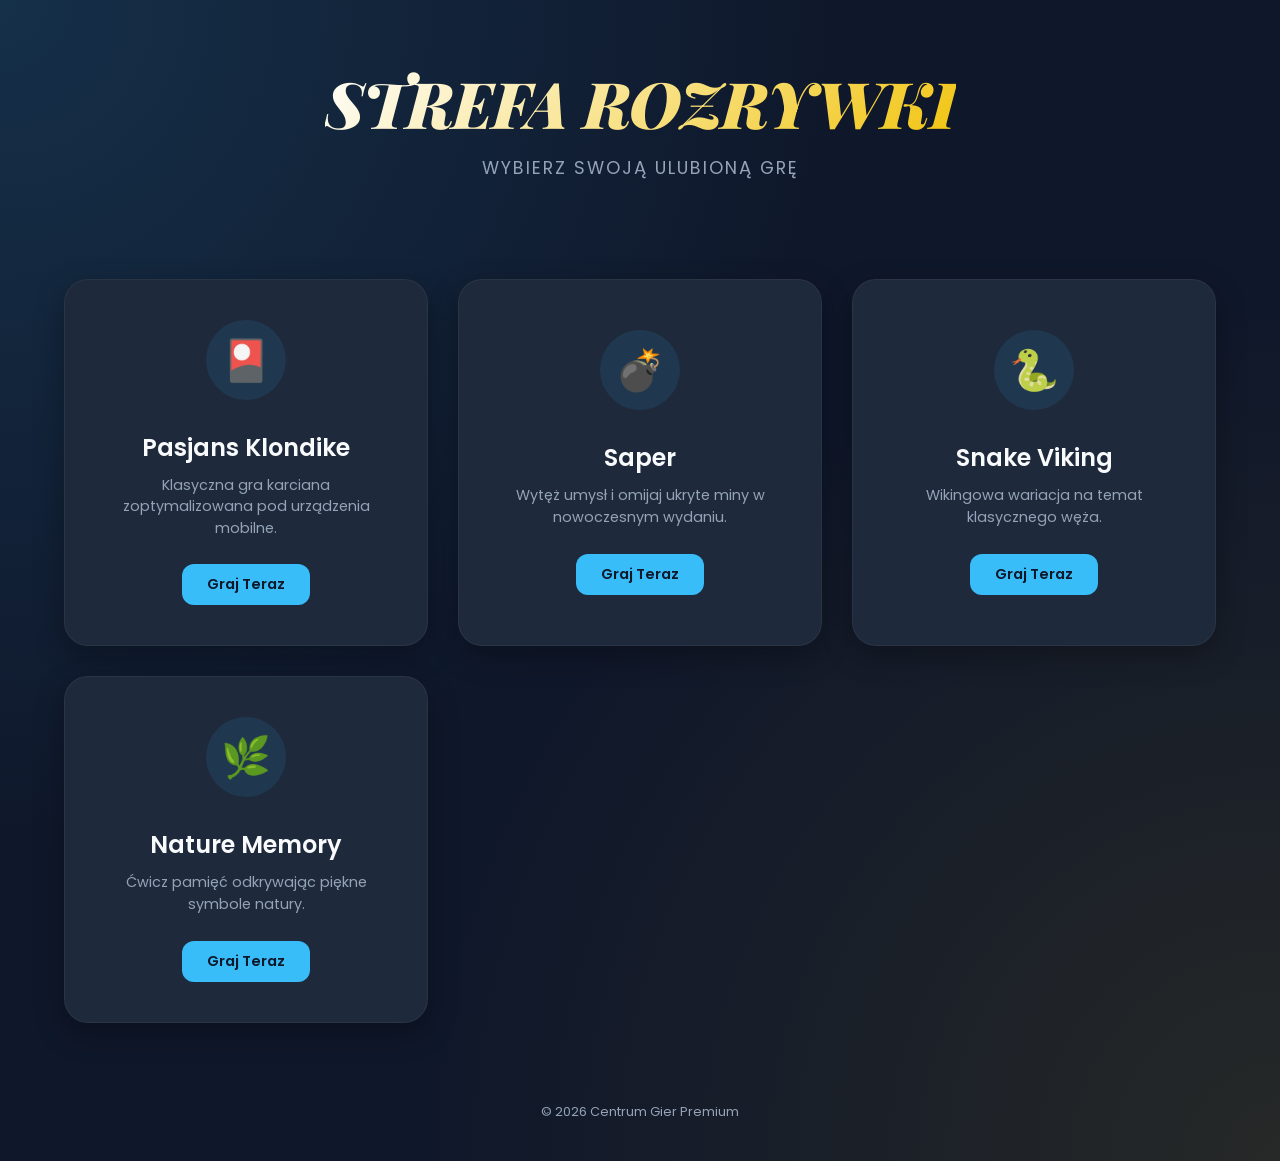
==== index.html @ d3add946 "hub launcher added" ====
<!DOCTYPE html>
<html lang="pl">
<head>
    <meta charset="UTF-8">
    <meta name="viewport" content="width=device-width, initial-scale=1.0">
    <title>Centrum Gier Premium</title>
    <link rel="preconnect" href="https://fonts.googleapis.com">
    <link rel="preconnect" href="https://fonts.gstatic.com" crossorigin>
    <link href="https://fonts.googleapis.com/css2?family=Playfair+Display:ital,wght@0,700;0,900;1,400&family=Poppins:wght@300;400;600&display=swap" rel="stylesheet">
    <style>
        :root {
            --bg-color: #0f172a;
            --card-bg: #1e293b;
            --accent-gold: #f1c40f;
            --accent-blue: #38bdf8;
            --text-main: #f8fafc;
            --text-muted: #94a3b8;
        }

        body {
            background-color: var(--bg-color);
            background-image: 
                radial-gradient(circle at 0% 0%, rgba(56, 189, 248, 0.15) 0%, transparent 50%),
                radial-gradient(circle at 100% 100%, rgba(241, 196, 15, 0.1) 0%, transparent 50%);
            margin: 0;
            padding: 0;
            font-family: 'Poppins', sans-serif;
            color: var(--text-main);
            min-height: 100vh;
            display: flex;
            flex-direction: column;
            align-items: center;
        }

        header {
            padding: 60px 20px;
            text-align: center;
        }

        h1 {
            font-family: 'Playfair Display', serif;
            font-size: clamp(2.5rem, 8vw, 4rem);
            font-style: italic;
            font-weight: 900;
            margin: 0;
            background: linear-gradient(135deg, #fff 0%, var(--accent-gold) 100%);
            -webkit-background-clip: text;
            -webkit-text-fill-color: transparent;
            letter-spacing: -1px;
        }

        .subtitle {
            color: var(--text-muted);
            font-size: 1.1rem;
            margin-top: 10px;
            letter-spacing: 2px;
            text-transform: uppercase;
        }

        .game-grid {
            display: grid;
            grid-template-columns: repeat(auto-fit, minmax(280px, 1fr));
            gap: 30px;
            width: 90%;
            max-width: 1200px;
            padding: 20px 20px 80px 20px;
        }

        .game-card {
            background: var(--card-bg);
            border-radius: 24px;
            padding: 40px;
            text-align: center;
            border: 1px solid rgba(255, 255, 255, 0.05);
            transition: all 0.4s cubic-bezier(0.175, 0.885, 0.32, 1.275);
            text-decoration: none;
            color: inherit;
            position: relative;
            overflow: hidden;
            display: flex;
            flex-direction: column;
            align-items: center;
            justify-content: center;
            box-shadow: 0 10px 30px rgba(0,0,0,0.3);
        }

        .game-card::before {
            content: '';
            position: absolute;
            top: 0;
            left: 0;
            right: 0;
            height: 4px;
            background: linear-gradient(90deg, transparent, var(--accent-blue), transparent);
            opacity: 0;
            transition: opacity 0.3s;
        }

        .game-card:hover {
            transform: translateY(-10px) scale(1.02);
            background: #273549;
            border-color: rgba(56, 189, 248, 0.3);
            box-shadow: 0 20px 40px rgba(0,0,0,0.5), 0 0 20px rgba(56, 189, 248, 0.1);
        }

        .game-card:hover::before {
            opacity: 1;
        }

        .icon-circle {
            width: 80px;
            height: 80px;
            background: rgba(56, 189, 248, 0.1);
            border-radius: 50%;
            display: flex;
            align-items: center;
            justify-content: center;
            font-size: 40px;
            margin-bottom: 20px;
            transition: transform 0.3s;
        }

        .game-card:hover .icon-circle {
            transform: scale(1.1) rotate(5deg);
            background: rgba(56, 189, 248, 0.2);
        }

        .game-title {
            font-size: 1.5rem;
            font-weight: 600;
            margin: 10px 0;
        }

        .game-desc {
            color: var(--text-muted);
            font-size: 0.9rem;
            margin-bottom: 25px;
            line-height: 1.5;
        }

        .play-btn {
            background: var(--accent-blue);
            color: var(--bg-color);
            padding: 10px 25px;
            border-radius: 12px;
            font-weight: 600;
            font-size: 0.9rem;
            transition: all 0.3s;
        }

        .game-card:hover .play-btn {
            background: var(--accent-gold);
            transform: scale(1.05);
        }

        /* Specific styles for different games */
        .card-solitaire .icon-circle { color: #f1c40f; }
        .card-saper .icon-circle { color: #ef4444; }
        .card-snake .icon-circle { color: #22c55e; }
        .card-memory .icon-circle { color: #a855f7; }

        @media (max-width: 600px) {
            header { padding: 40px 20px; }
            .game-grid { grid-template-columns: 1fr; }
        }
    </style>
</head>
<body>
    <header>
        <h1>STREFA ROZRYWKI</h1>
        <p class="subtitle">Wybierz swoją ulubioną grę</p>
    </header>

    <main class="game-grid">
        <!-- Pasjans -->
        <a href="solitaire/index.html" class="game-card card-solitaire">
            <div class="icon-circle">🎴</div>
            <div class="game-title">Pasjans Klondike</div>
            <div class="game-desc">Klasyczna gra karciana zoptymalizowana pod urządzenia mobilne.</div>
            <div class="play-btn">Graj Teraz</div>
        </a>

        <!-- Saper -->
        <a href="saper/index.html" class="game-card card-saper">
            <div class="icon-circle">💣</div>
            <div class="game-title">Saper</div>
            <div class="game-desc">Wytęż umysł i omijaj ukryte miny w nowoczesnym wydaniu.</div>
            <div class="play-btn">Graj Teraz</div>
        </a>

        <!-- Snake -->
        <a href="snake_viking/index.html" class="game-card card-snake">
            <div class="icon-circle">🐍</div>
            <div class="game-title">Snake Viking</div>
            <div class="game-desc">Wikingowa wariacja na temat klasycznego węża.</div>
            <div class="play-btn">Graj Teraz</div>
        </a>

        <!-- Nature Memory -->
        <a href="memory_nature/index.html" class="game-card card-memory">
            <div class="icon-circle">🌿</div>
            <div class="game-title">Nature Memory</div>
            <div class="game-desc">Ćwicz pamięć odkrywając piękne symbole natury.</div>
            <div class="play-btn">Graj Teraz</div>
        </a>
    </main>

    <footer style="padding-bottom: 40px; color: var(--text-muted); font-size: 0.8rem;">
        &copy; 2026 Centrum Gier Premium
    </footer>
</body>
</html>
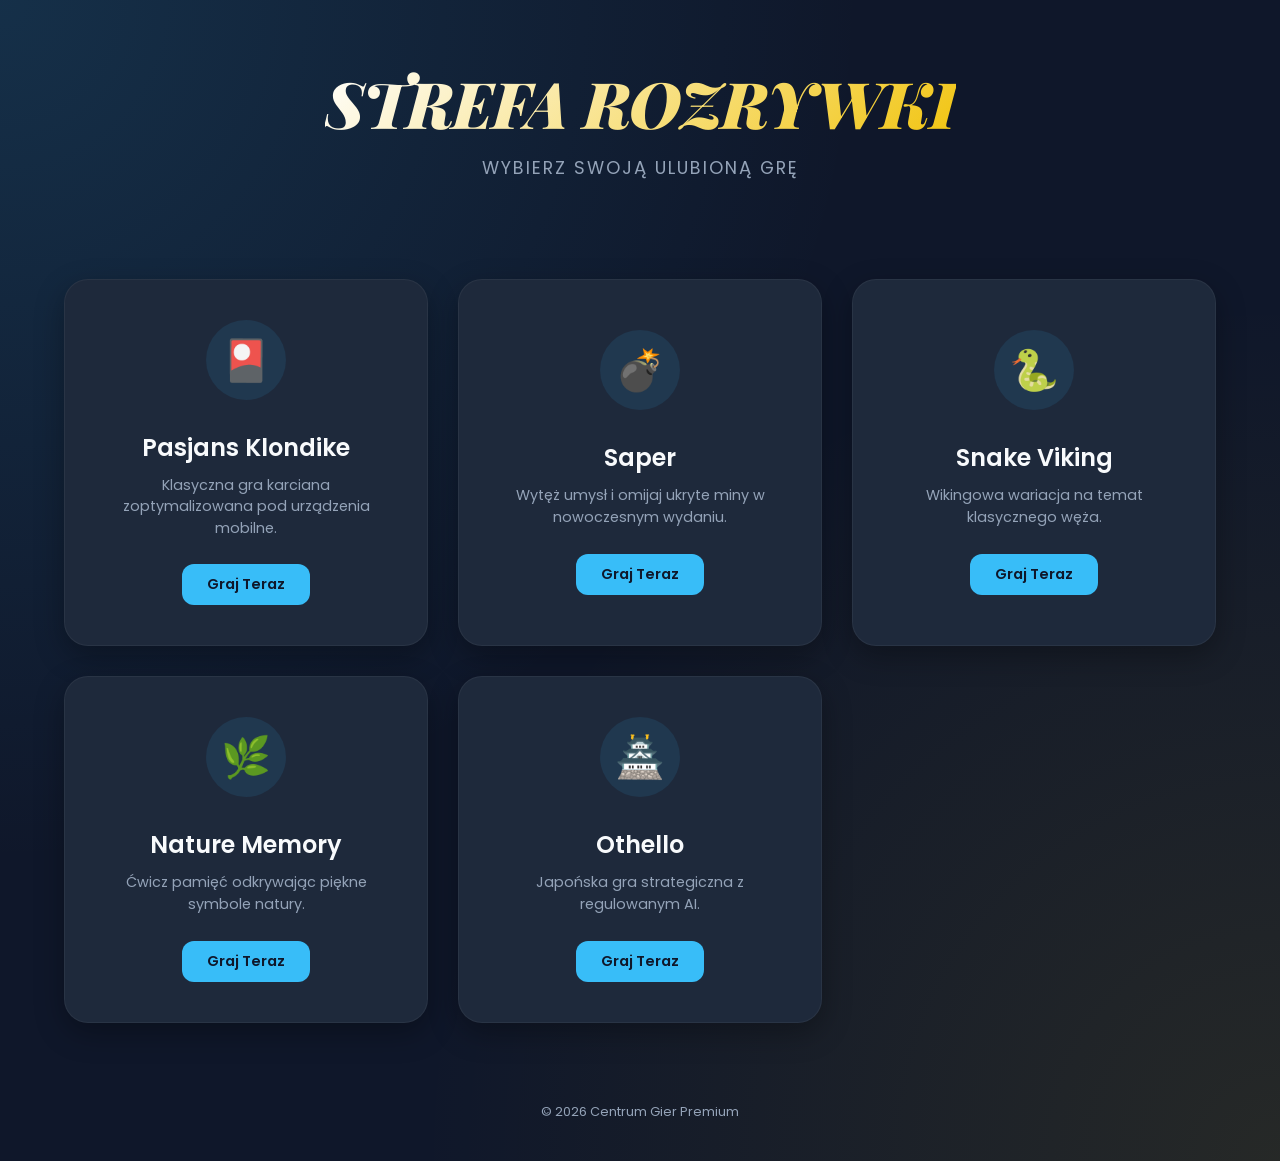
==== commit cfbfa998: "New game Othello created" ====
--- a/index.html
+++ b/index.html
@@ -158,6 +158,7 @@
         .card-saper .icon-circle { color: #ef4444; }
         .card-snake .icon-circle { color: #22c55e; }
         .card-memory .icon-circle { color: #a855f7; }
+        .card-othello .icon-circle { color: #4a7c59; }
 
         @media (max-width: 600px) {
             header { padding: 40px 20px; }
@@ -203,6 +204,14 @@
             <div class="game-desc">Ćwicz pamięć odkrywając piękne symbole natury.</div>
             <div class="play-btn">Graj Teraz</div>
         </a>
+
+        <!-- Othello -->
+        <a href="othello/index.html" class="game-card card-othello">
+            <div class="icon-circle">🏯</div>
+            <div class="game-title">Othello</div>
+            <div class="game-desc">Japońska gra strategiczna z regulowanym AI.</div>
+            <div class="play-btn">Graj Teraz</div>
+        </a>
     </main>
 
     <footer style="padding-bottom: 40px; color: var(--text-muted); font-size: 0.8rem;">
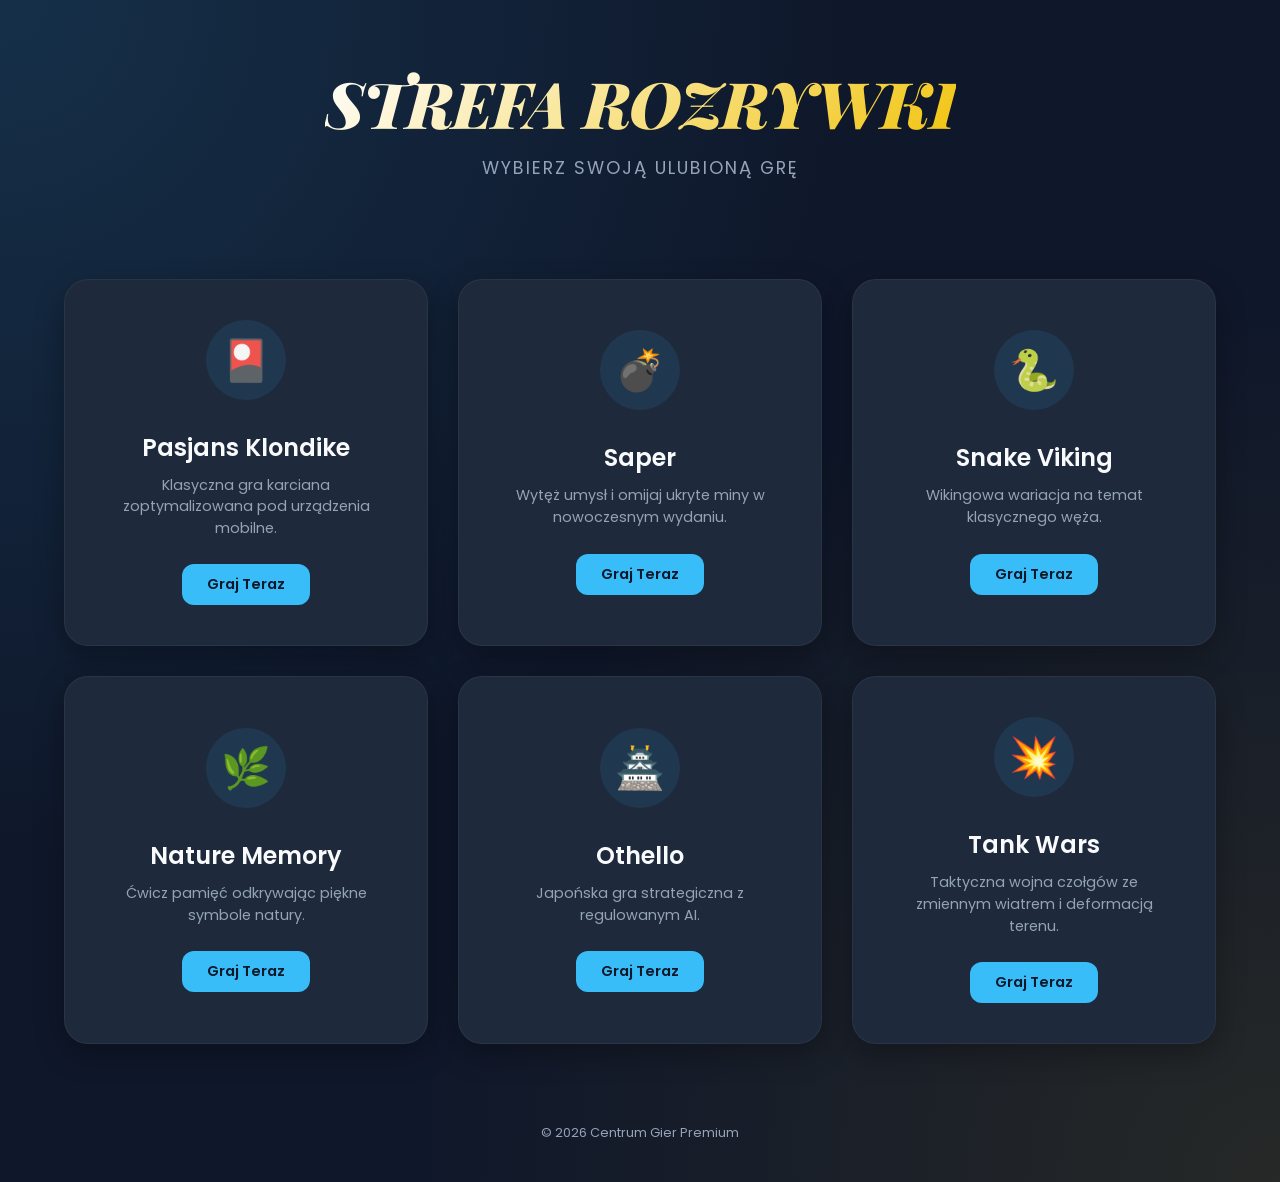
==== commit db925eb9: "Tank Wars added to game hub page" ====
--- a/index.html
+++ b/index.html
@@ -159,6 +159,7 @@
         .card-snake .icon-circle { color: #22c55e; }
         .card-memory .icon-circle { color: #a855f7; }
         .card-othello .icon-circle { color: #4a7c59; }
+        .card-tankwars .icon-circle { color: #e94560; }
 
         @media (max-width: 600px) {
             header { padding: 40px 20px; }
@@ -212,6 +213,14 @@
             <div class="game-desc">Japońska gra strategiczna z regulowanym AI.</div>
             <div class="play-btn">Graj Teraz</div>
         </a>
+
+        <!-- Tank Wars -->
+        <a href="tank_wars/index.html" class="game-card card-tankwars">
+            <div class="icon-circle">💥</div>
+            <div class="game-title">Tank Wars</div>
+            <div class="game-desc">Taktyczna wojna czołgów ze zmiennym wiatrem i deformacją terenu.</div>
+            <div class="play-btn">Graj Teraz</div>
+        </a>
     </main>
 
     <footer style="padding-bottom: 40px; color: var(--text-muted); font-size: 0.8rem;">
